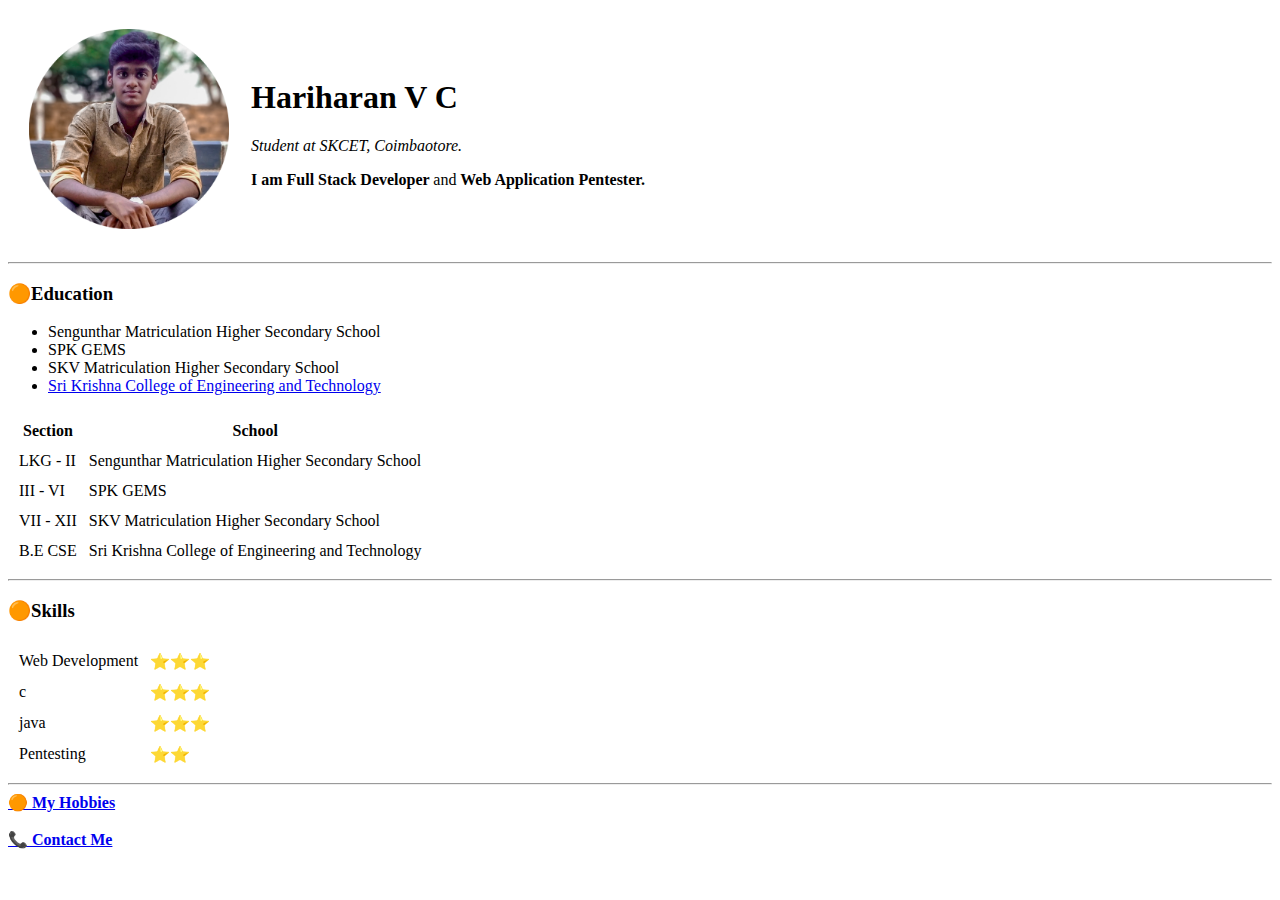
==== index.html @ 5d4e54f6 "Add initial CV website files" ====
<!DOCTYPE html>
<html lang="en" dir="ltr">

<head>
  <meta charset="utf-8">
  <title>Hariharan's Personal Site</title>
</head>

<body>
  <table cellspacing=20>
    <tr>
      <td> <img src="Images/Hari circle.png" alt="Hariharan V C Profile Picture" height="200px" width="200px"></td>
      <td>
        <h1>Hariharan V C</h1>
        <p><em>Student at SKCET, Coimbaotore.</em></p>
        <p><strong>I am Full Stack Developer </strong> and<strong> Web Application Pentester.</strong></p>
      </td>
    </tr>
  </table>


  <hr>
  <h3>🟠Education</h3>
  <ul>
    <li>Sengunthar Matriculation Higher Secondary School</li>
    <li>SPK GEMS</li>
    <li>SKV Matriculation Higher Secondary School</li>
    <li><a href="http://www.skcet.ac.in/">Sri Krishna College of Engineering and Technology</a></li>
  </ul>

  <table cellspacing=10>
    <thead>
      <th>Section</th>
      <th>School</th>
    </thead>
    <tbody>
      <tr>
        <td>LKG - II</td>
        <td> Sengunthar Matriculation Higher Secondary School</td>
      </tr>
      <tr>
        <td>III - VI</td>
        <td> SPK GEMS</td>
      </tr>
      <tr>
        <td>VII - XII</td>
        <td> SKV Matriculation Higher Secondary School</td>
      </tr>
      <tr>
        <td>B.E CSE</td>
        <td> Sri Krishna College of Engineering and Technology</td>
      </tr>
    </tbody>
  </table>
  <hr>

  <h3>🟠Skills</h3>
  <table cellspacing=10>
    <tr>
      <td>Web Development</td>
      <td>⭐⭐⭐</td>
      </td>
    </tr>
    <tr>
      <td>c
      <td>⭐⭐⭐</td>
    </tr>
    <tr>
      <td>java</td>
      <td>⭐⭐⭐</td>
    </tr>
    <tr>
      <td>Pentesting</td>
      <td>⭐⭐</td>
    </tr>
  </table>
  <hr>

  <a href="Hobbies.html">🟠 <strong> My Hobbies</strong></a>
  <br>
  <br>
  <a target="_blank" rel="noopener" href="Contact.html">📞 <strong> Contact Me</strong></a>

</body>

</html>
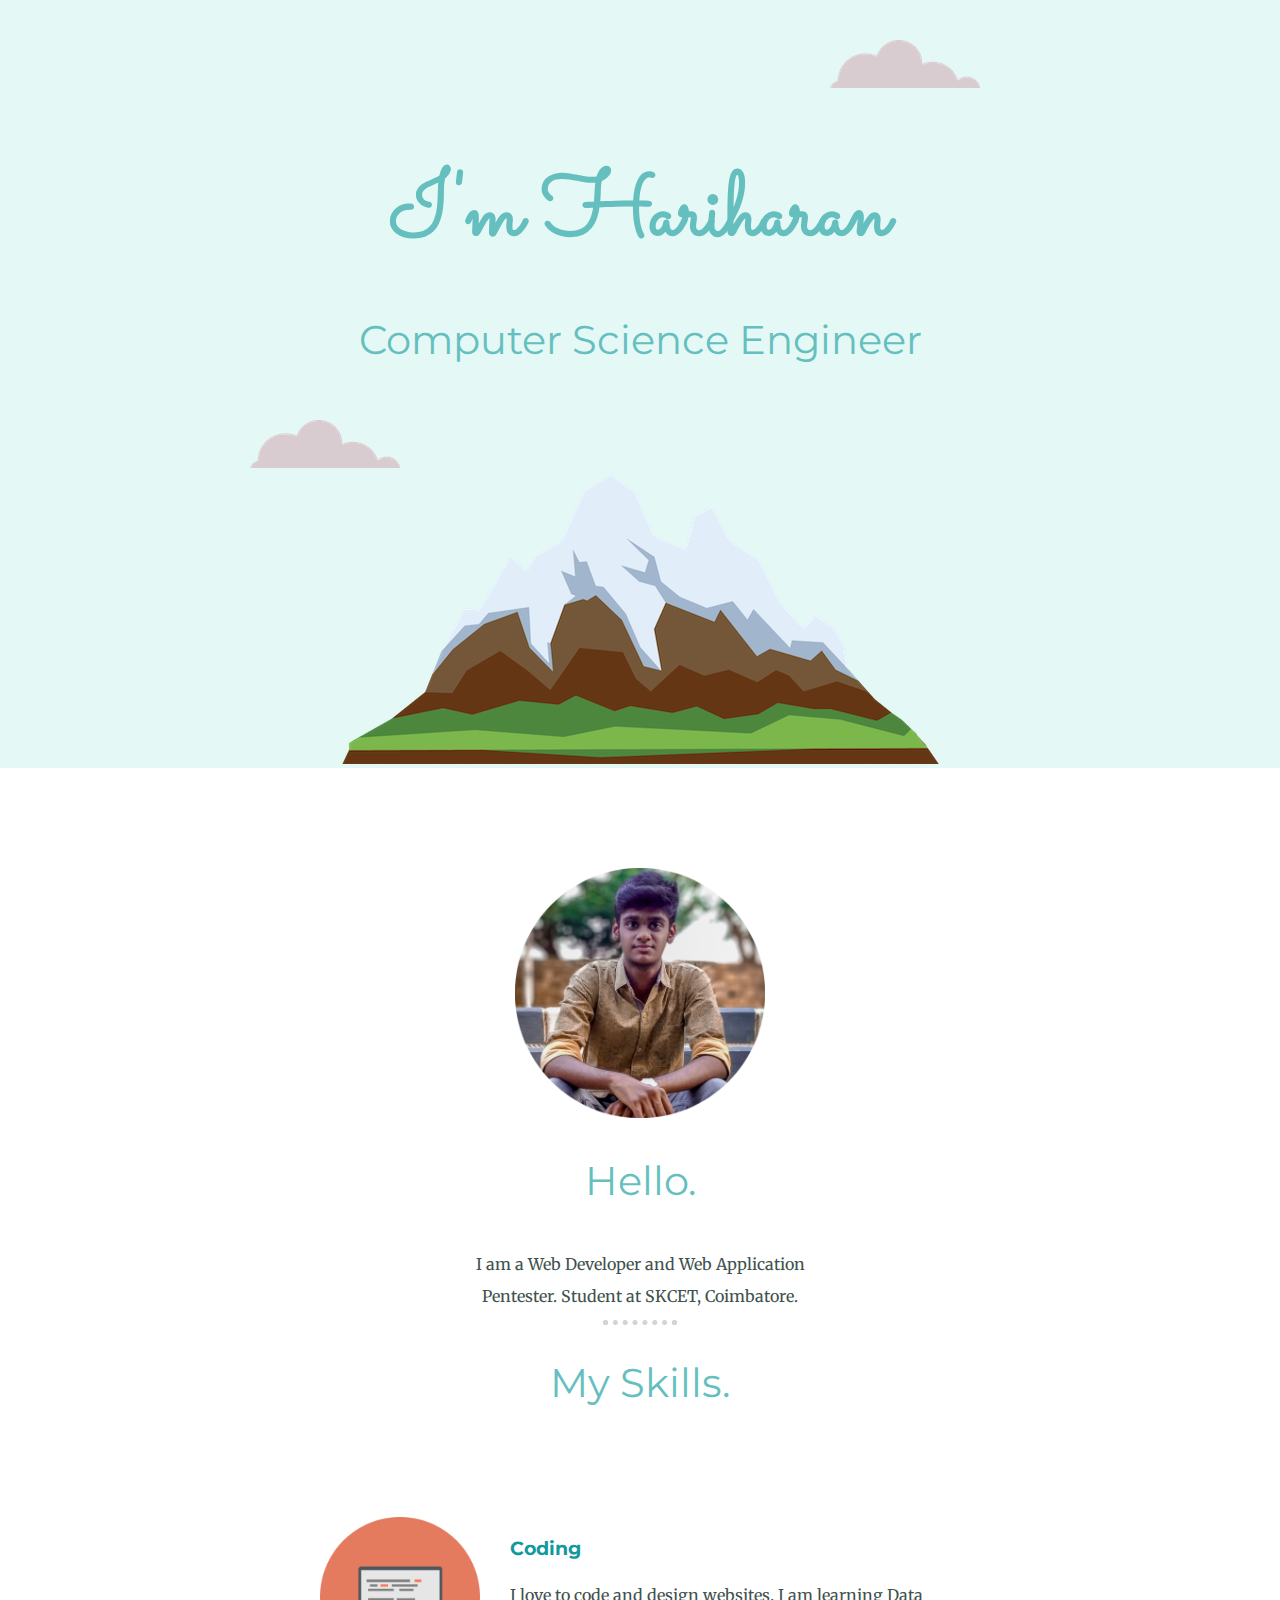
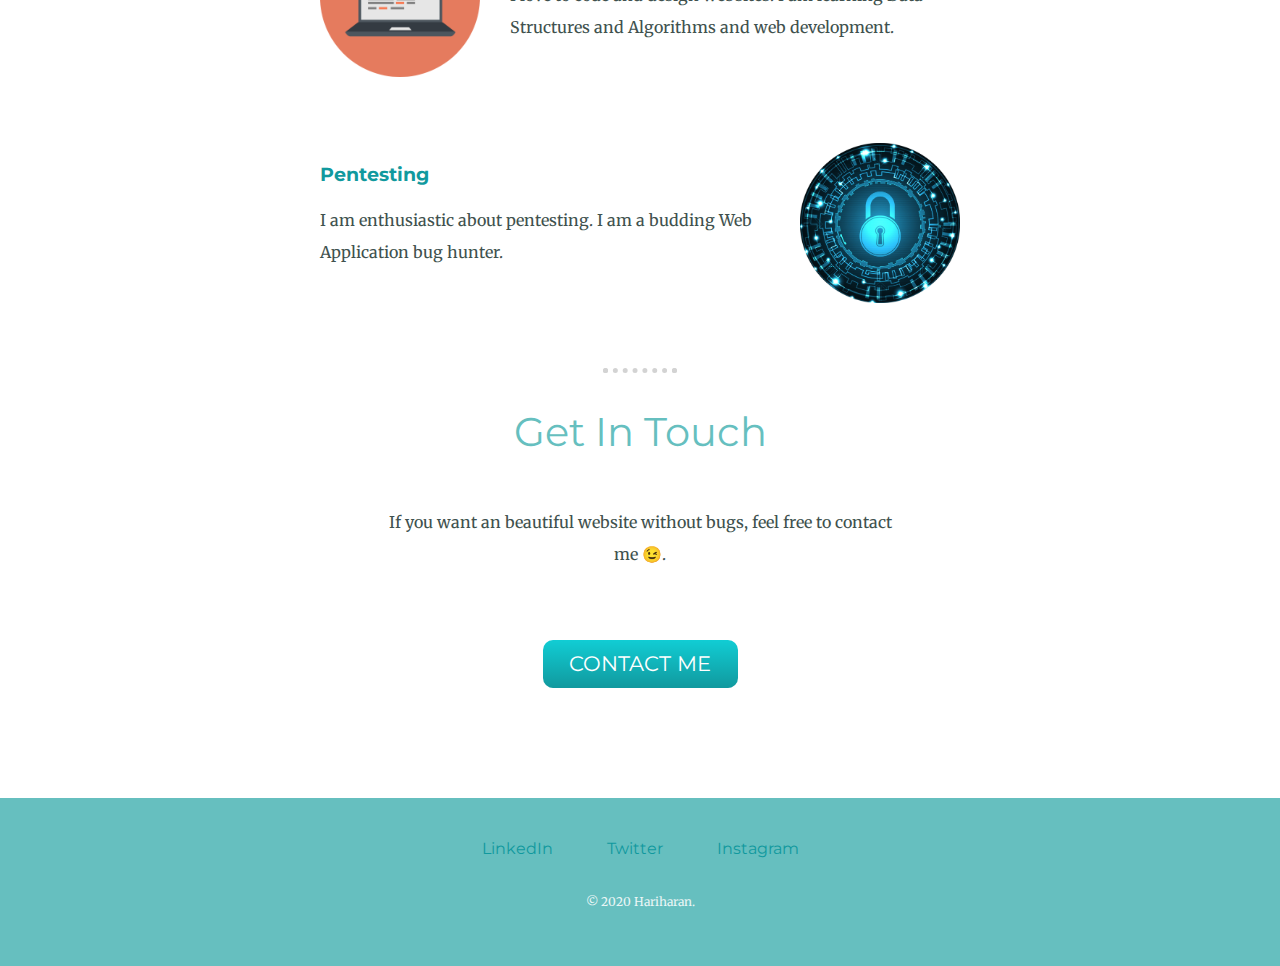
==== commit 97cbe251: "Add files via upload" ====
--- a/index.html
+++ b/index.html
@@ -3,83 +3,58 @@
 
 <head>
   <meta charset="utf-8">
-  <title>Hariharan's Personal Site</title>
+  <title>Hariharan</title>
+  <link rel="stylesheet" href="css/styles.css">
+  <link rel="icon" href="favicon_orange.ico">
+  <link rel="preconnect" href="https://fonts.gstatic.com">
+  <link rel="preconnect" href="https://fonts.gstatic.com">
+  <link href="https://fonts.googleapis.com/css2?family=Merriweather&family=Montserrat&family=Sacramento&display=swap" rel="stylesheet">
 </head>
 
 <body>
-  <table cellspacing=20>
-    <tr>
-      <td> <img src="Images/Hari circle.png" alt="Hariharan V C Profile Picture" height="200px" width="200px"></td>
-      <td>
-        <h1>Hariharan V C</h1>
-        <p><em>Student at SKCET, Coimbaotore.</em></p>
-        <p><strong>I am Full Stack Developer </strong> and<strong> Web Application Pentester.</strong></p>
-      </td>
-    </tr>
-  </table>
+  <div class="top-container">
+    <img class="top-cloud" src="Images/cloud.png" alt="cloud-img">
+    <h1>I'm Hariharan</h1>
+    <h2>Computer Science Engineer</h2>
+    <img class="bottom-cloud" src="Images/cloud.png" alt="cloud-img">
+    <img class="mountain" src="Images/mountain.png" alt="mountain-img">
+  </div>
+  <div class="middle-container">
+    <div class="profile">
+      <img class="profile-img" src="Images/hari.png" alt="Hari-img">
+      <h2>Hello.</h2>
+      <p class="Intro">I am a Web Developer and Web Application Pentester. Student at SKCET, Coimbatore.</p>
+    </div>
+    <hr>
+    <div class="skills">
+      <h2>My Skills.</h2>
+      <div class="skill-row">
+        <img class="computer-img" src="Images/computer.png" alt="Computer-img">
+        <h3>Coding</h3>
+        <p>I love to code and design websites. I am learning Data Structures and Algorithms and web development.</p>
+      </div>
+      <div class="skill-row">
+        <img class="security-img" src="Images/security.png" alt="security-img">
+        <h3>Pentesting</h3>
+        <p>I am enthusiastic about pentesting. I am a budding Web Application bug hunter.</p>
+      </div>
+    </div>
+    <hr>
+    <div class="contact-me">
+      <h2>Get In Touch</h2>
+      <!-- <h3>If you want an beautiful website, feel free to contact me 😉.</h3> -->
+      <p class="contact-message">If you want an beautiful website without bugs, feel free to contact me 😉.</p>
+      <a class="BUTTON" href="mailto:18eucs139@skcet.ac.in">CONTACT ME</a>
+    </div>
+  </div>
 
 
-  <hr>
-  <h3>🟠Education</h3>
-  <ul>
-    <li>Sengunthar Matriculation Higher Secondary School</li>
-    <li>SPK GEMS</li>
-    <li>SKV Matriculation Higher Secondary School</li>
-    <li><a href="http://www.skcet.ac.in/">Sri Krishna College of Engineering and Technology</a></li>
-  </ul>
-
-  <table cellspacing=10>
-    <thead>
-      <th>Section</th>
-      <th>School</th>
-    </thead>
-    <tbody>
-      <tr>
-        <td>LKG - II</td>
-        <td> Sengunthar Matriculation Higher Secondary School</td>
-      </tr>
-      <tr>
-        <td>III - VI</td>
-        <td> SPK GEMS</td>
-      </tr>
-      <tr>
-        <td>VII - XII</td>
-        <td> SKV Matriculation Higher Secondary School</td>
-      </tr>
-      <tr>
-        <td>B.E CSE</td>
-        <td> Sri Krishna College of Engineering and Technology</td>
-      </tr>
-    </tbody>
-  </table>
-  <hr>
-
-  <h3>🟠Skills</h3>
-  <table cellspacing=10>
-    <tr>
-      <td>Web Development</td>
-      <td>⭐⭐⭐</td>
-      </td>
-    </tr>
-    <tr>
-      <td>c
-      <td>⭐⭐⭐</td>
-    </tr>
-    <tr>
-      <td>java</td>
-      <td>⭐⭐⭐</td>
-    </tr>
-    <tr>
-      <td>Pentesting</td>
-      <td>⭐⭐</td>
-    </tr>
-  </table>
-  <hr>
-
-  <a href="Hobbies.html">🟠 <strong> My Hobbies</strong></a>
-  <br>
-  <br>
-  <a target="_blank" rel="noopener" href="Contact.html">📞 <strong> Contact Me</strong></a>
+  <div class="bottom-container">
+    <a class="footer-link" href="https://www.linkedin.com/in/hariharan-v-c-4b6407187">LinkedIn</a>
+    <a class="footer-link" href="https://twitter.com/Harihar36281156?s=09">Twitter</a>
+    <a class="footer-link" href="https://www.instagram.com/tactician_10/">Instagram</a>
+    <p class="copyright">© 2020 Hariharan.</p>
+  </div>
 
 </body>
 
--- a/css/styles.css
+++ b/css/styles.css
@@ -0,0 +1,156 @@
+body {
+  color: #40514E;
+  margin: 0;
+  text-align: center;
+  font-family: 'Merriweather', serif;
+}
+
+h1 {
+  color: #66BFBF;
+  font-size: 5.625rem;
+  /* 90px=562.5%=5.625em  */
+  /* 16px=100%=1em */
+  font-family: 'Sacramento', cursive;
+  margin: 50px auto 0;
+}
+
+h2 {
+  color: #66BFBF;
+  font-size: 2.5rem;
+  font-family: 'Montserrat', sans-serif;
+  font-weight: normal;
+  padding-bottom: 10px;
+}
+
+h3 {
+  color: #11999E;
+  font-family: 'Montserrat', sans-serif;
+  padding-top: 20px;
+}
+
+a {
+  color: #11999E;
+  font-family: 'Montserrat', sans-serif;
+  margin: 10px 25px;
+  text-decoration: none;
+}
+
+a:hover {
+  color: #EAF6F6;
+}
+
+p {
+  line-height: 2;
+}
+
+hr {
+  border: dotted lightgrey 5px;
+  border-bottom: none;
+  width: 5%;
+}
+
+.top-cloud {
+  position: absolute;
+  right: 300px;
+  top: 40px;
+}
+
+.bottom-cloud {
+  position: absolute;
+  left: 250px;
+  bottom: 300px;
+}
+
+.top-container {
+  background-color: #E4F9F5;
+  /*#cbf1f5 */
+  position: relative;
+  padding-top: 100px;
+}
+
+.middle-container {
+  margin: 100px auto;
+}
+
+.bottom-container {
+  background-color: #66BFBF;
+  padding: 40px 0 20px;
+}
+
+.skill-row {
+  width: 50%;
+  margin: 100px auto 100px auto;
+  text-align: left;
+}
+
+.profile-img {
+  height: 250px;
+  width: 250px;
+}
+
+.computer-img {
+  width: 25%;
+  float: left;
+  margin-right: 30px;
+}
+
+.security-img {
+  width: 25%;
+  float: right;
+  margin-left: 30px;
+}
+
+.Intro {
+  width: 30%;
+  margin: auto;
+}
+
+.contact-message {
+  width: 40%;
+  margin: 40px auto 60px;
+}
+
+.copyright {
+  color: #EAF6F6;
+  font-size: 0.75rem;
+  padding: 20px 0;
+}
+
+
+.BUTTON {
+   background: #11CDD4;
+   background-image: -webkit-linear-gradient(top, #11CDD4, #11999E);
+   background-image: -moz-linear-gradient(top, #11CDD4, #11999E);
+   background-image: -ms-linear-gradient(top, #11CDD4, #11999E);
+   background-image: -o-linear-gradient(top, #11CDD4, #11999E);
+   background-image: -webkit-gradient(to bottom, #11CDD4, #11999E);
+   -webkit-border-radius: 10px;
+   -moz-border-radius: 10px;
+   border-radius: 10px;
+   height: 24px;
+   line-height: 24px;
+   color: #FFFFFF;
+   font-family: 'Montserrat', sans-serif;
+   width: 171px;
+   font-size: 21px;
+   font-weight: 400;
+   padding: 12px;
+   text-decoration: none;
+   display: inline-block;
+   cursor: pointer;
+   text-align: center;
+}
+
+.BUTTON:hover {
+   border: solid #000000 0;
+   background: #30E3CB;
+   background-image: -webkit-linear-gradient(top, #30E3CB, #2BC4AD);
+   background-image: -moz-linear-gradient(top, #30E3CB, #2BC4AD);
+   background-image: -ms-linear-gradient(top, #30E3CB, #2BC4AD);
+   background-image: -o-linear-gradient(top, #30E3CB, #2BC4AD);
+   background-image: -webkit-gradient(to bottom, #30E3CB, #2BC4AD);
+   -webkit-border-radius: 10px;
+   -moz-border-radius: 10px;
+   border-radius: 10px;
+   text-decoration: none;
+}
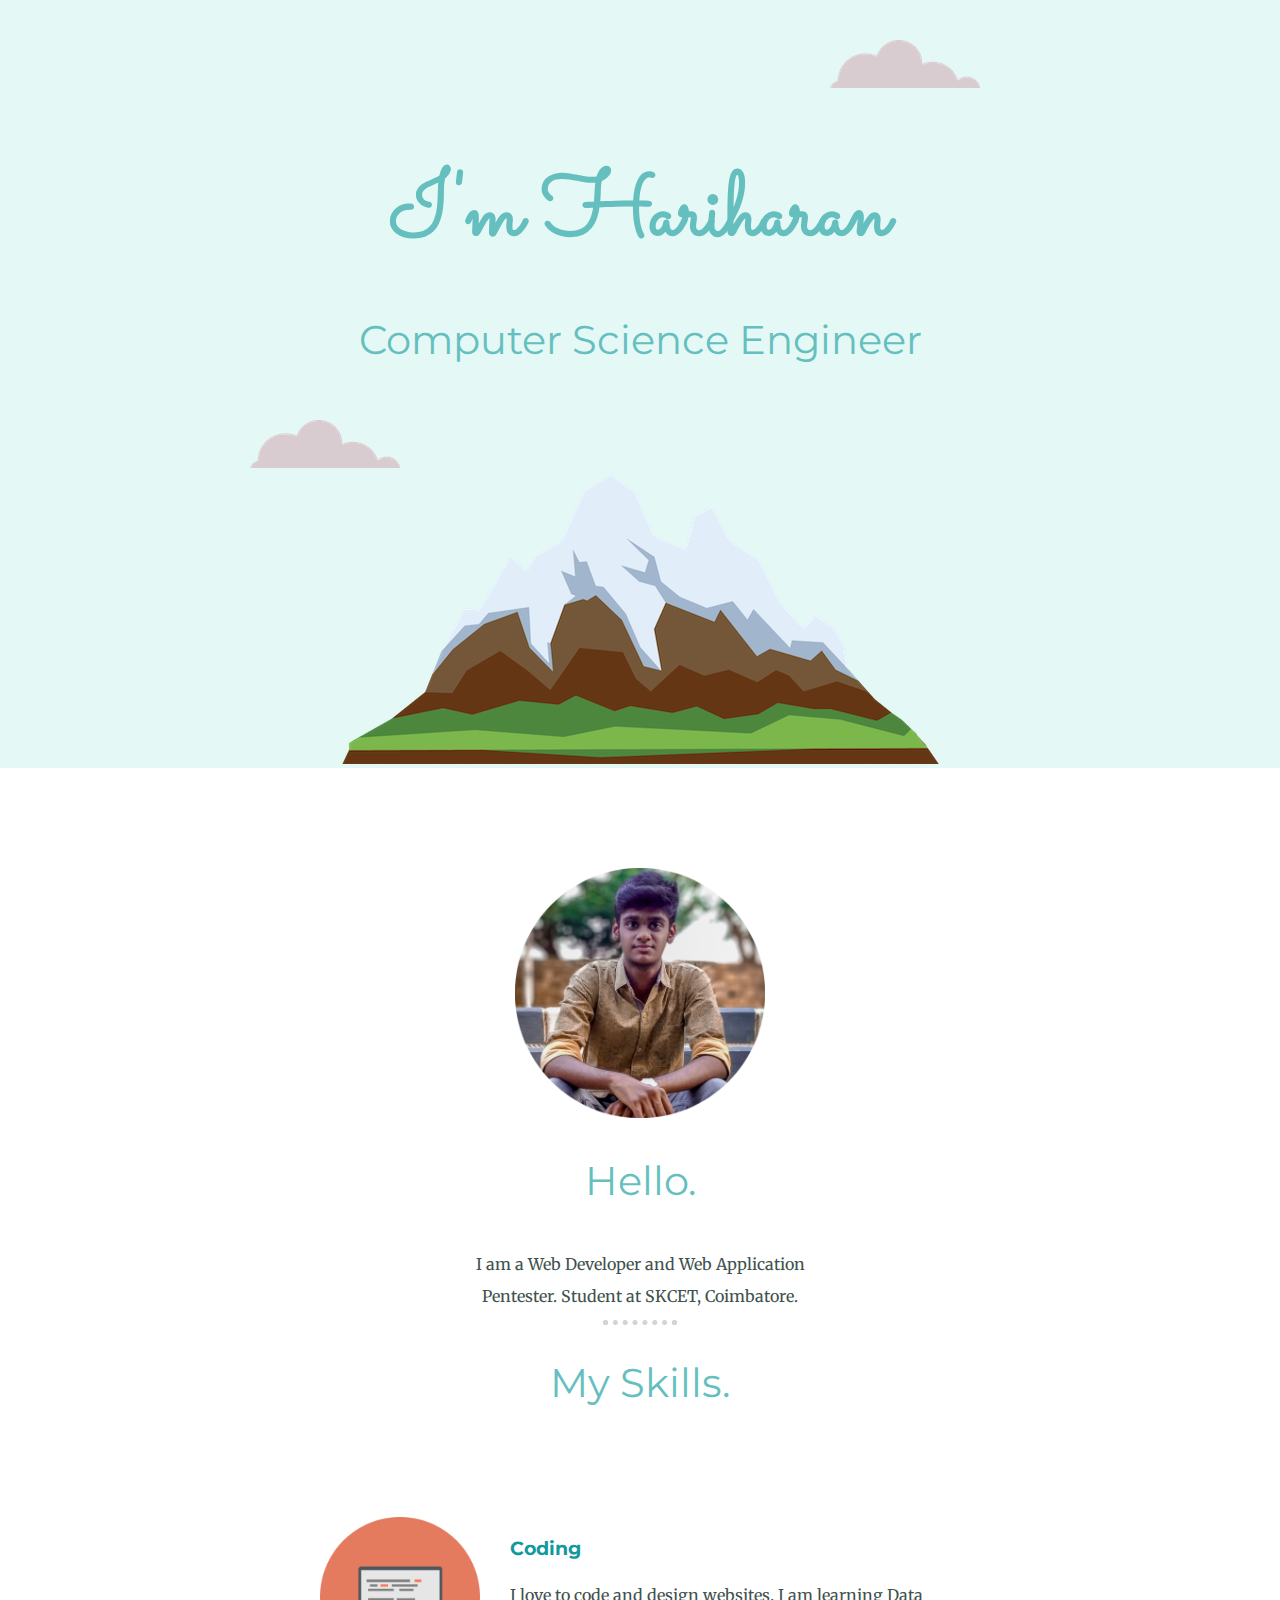
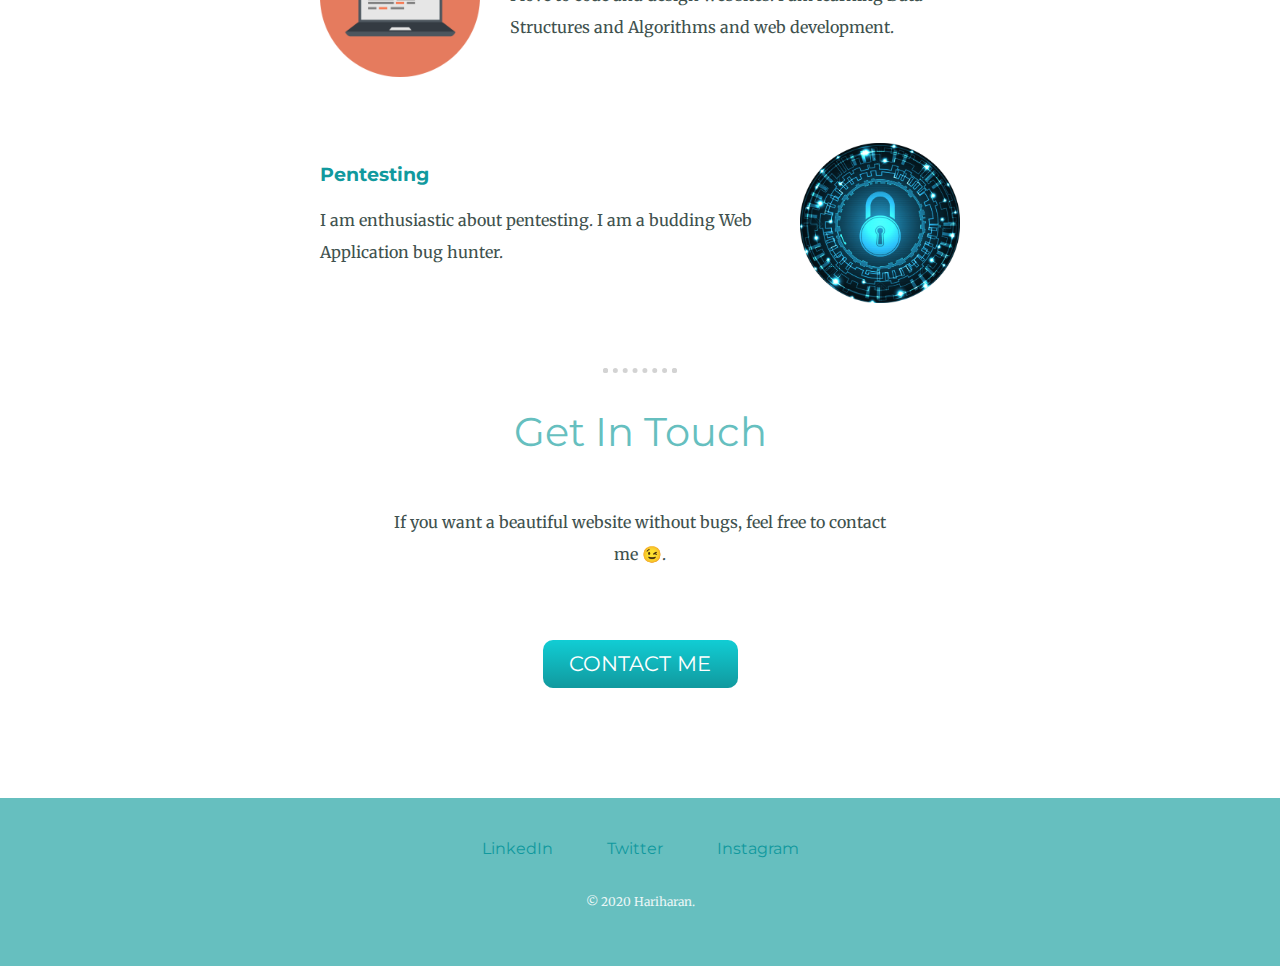
==== commit 92bacbe2: "Update index.html" ====
--- a/index.html
+++ b/index.html
@@ -43,7 +43,7 @@
     <div class="contact-me">
       <h2>Get In Touch</h2>
       <!-- <h3>If you want an beautiful website, feel free to contact me 😉.</h3> -->
-      <p class="contact-message">If you want an beautiful website without bugs, feel free to contact me 😉.</p>
+      <p class="contact-message">If you want a beautiful website without bugs, feel free to contact me 😉.</p>
       <a class="BUTTON" href="mailto:18eucs139@skcet.ac.in">CONTACT ME</a>
     </div>
   </div>
